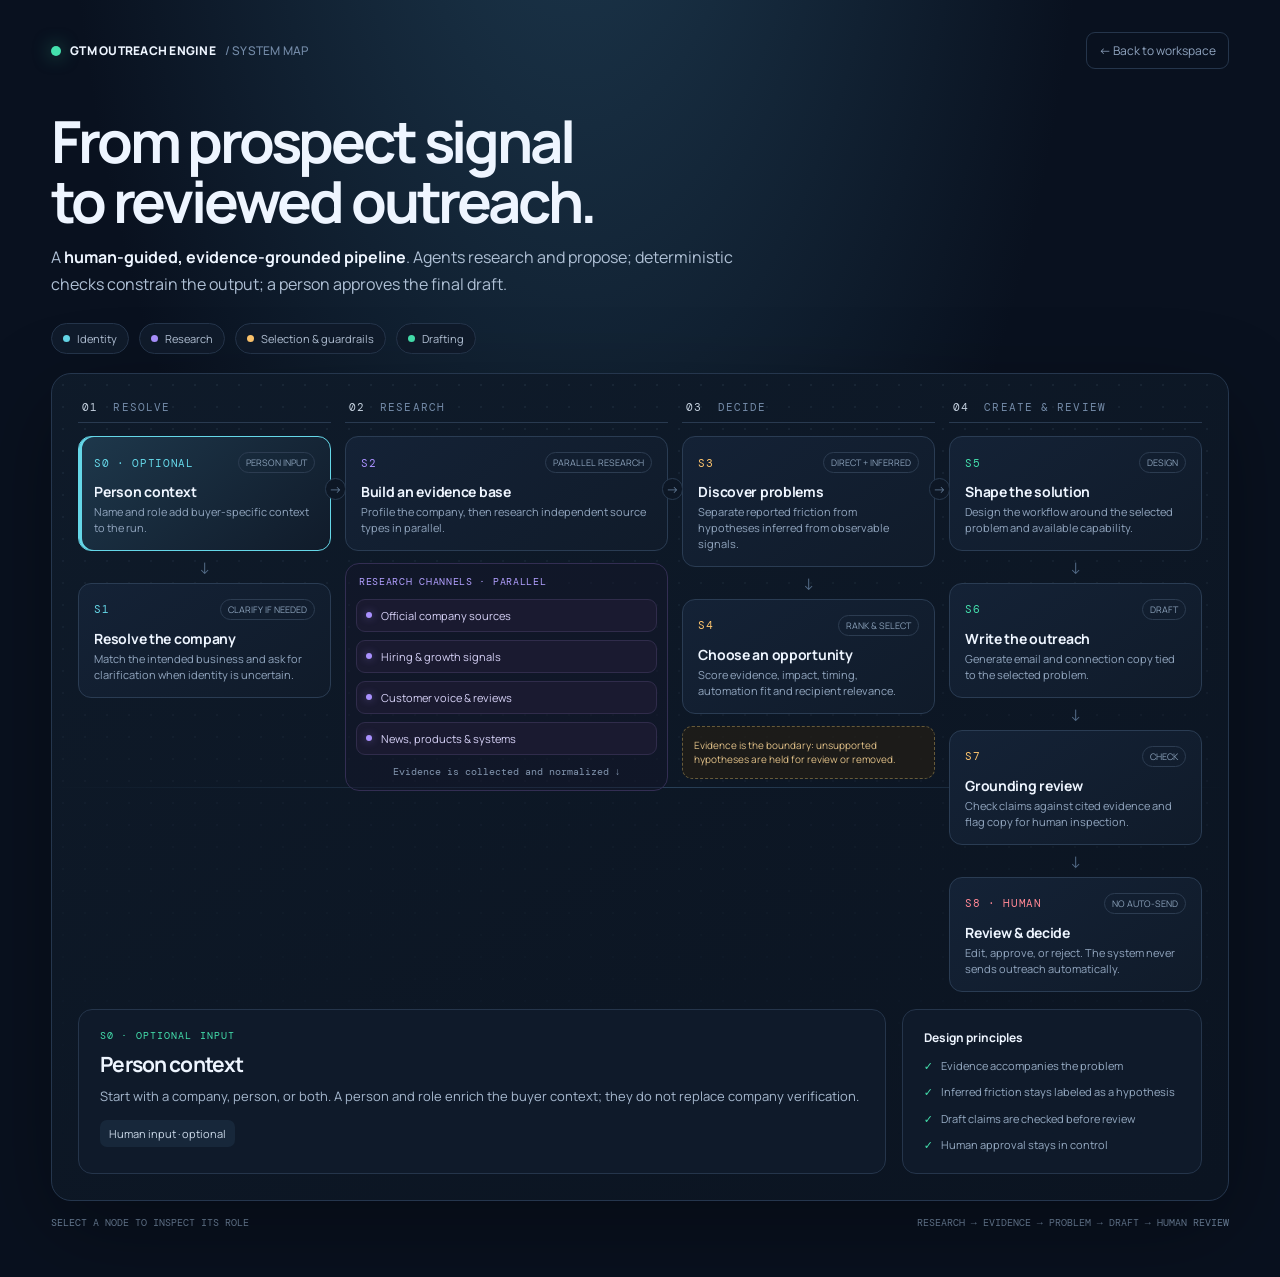
==== app/web/agent-architecture.html @ 0d312798 "Unify workspace and add interactive agent map" ====
<!doctype html>
<html lang="en">
<head>
  <meta charset="utf-8" />
  <meta name="viewport" content="width=device-width, initial-scale=1" />
  <meta name="theme-color" content="#09111f" />
  <title>GTM Outreach Agent System</title>
  <link rel="preconnect" href="https://fonts.googleapis.com" />
  <link rel="preconnect" href="https://fonts.gstatic.com" crossorigin />
  <link href="https://fonts.googleapis.com/css2?family=DM+Mono:wght@400;500&family=Manrope:wght@400;500;600;700;800&display=swap" rel="stylesheet" />
  <style>
    :root{color-scheme:dark;--bg:#09111f;--panel:#101b2b;--line:#25354b;--text:#eef5ff;--muted:#90a4bf;--cyan:#65d7e8;--mint:#44e0ad;--violet:#aa91ff;--amber:#ffc66e;--rose:#ff8794}
    *{box-sizing:border-box}body{margin:0;background:radial-gradient(ellipse at 45% -25%,#1e3b51 0,transparent 52%),var(--bg);color:var(--text);font-family:Manrope,system-ui,sans-serif;min-height:100vh}
    .page{max-width:1440px;margin:auto;padding:32px clamp(18px,4vw,56px) 48px}.top{display:flex;justify-content:space-between;align-items:center;gap:16px;color:var(--muted);font-size:12px;letter-spacing:.12em;text-transform:uppercase}.brand{display:flex;gap:9px;align-items:center;color:var(--text);font-weight:800;letter-spacing:.02em}.brand i{width:10px;height:10px;border-radius:50%;background:var(--mint);box-shadow:0 0 18px #44e0ad88}.top a{color:var(--muted);text-decoration:none;border:1px solid var(--line);padding:9px 12px;border-radius:9px;letter-spacing:0;text-transform:none}.top a:hover{color:var(--text);border-color:var(--cyan)}
    h1{font-size:clamp(32px,5vw,58px);line-height:1.04;letter-spacing:-.055em;margin:42px 0 12px;max-width:850px}.intro{color:#afc0d5;max-width:720px;line-height:1.7;margin:0}.intro b{color:var(--text);font-weight:700}.legend{display:flex;flex-wrap:wrap;gap:10px;margin:25px 0 19px}.legend span{display:inline-flex;align-items:center;gap:7px;background:#101b2b;border:1px solid var(--line);border-radius:999px;padding:7px 11px;color:#b5c4d8;font-size:11px}.dot{width:7px;height:7px;border-radius:50%;background:var(--cyan)}.dot.research{background:var(--violet)}.dot.decision{background:var(--amber)}.dot.output{background:var(--mint)}
    .map-shell{position:relative;overflow:hidden;border:1px solid #25364d;border-radius:20px;background:linear-gradient(150deg,#0f1b2aef,#0b1421f7);box-shadow:0 28px 90px #0005;padding:26px}.map-shell:before{content:"";position:absolute;inset:0;background-image:radial-gradient(#718ba51c 1px,transparent 1px);background-size:22px 22px;pointer-events:none;mask-image:linear-gradient(to bottom,black,transparent 95%)}
    .lane-heads,.flow{display:grid;grid-template-columns:1fr 1.28fr 1fr 1fr;gap:14px;position:relative;z-index:1}.lane-heads{margin-bottom:13px}.lane{color:#748ba8;font:11px 'DM Mono',monospace;letter-spacing:.1em;text-transform:uppercase;padding:0 4px 8px;border-bottom:1px solid #293a50}.lane em{font-style:normal;color:#c5d1df;margin-right:7px}.flow{align-items:stretch}.stack{display:flex;flex-direction:column;gap:12px;min-width:0}.node{position:relative;width:100%;text-align:left;color:var(--text);font:inherit;background:linear-gradient(145deg,#142236,#101b2a);border:1px solid #2a3c53;border-radius:13px;padding:15px 15px 14px;cursor:pointer;transition:transform .18s,border-color .18s,box-shadow .18s;min-height:96px;z-index:2}.node:hover,.node:focus-visible{transform:translateY(-2px);outline:0;border-color:var(--accent);box-shadow:0 10px 28px #0005,0 0 0 1px color-mix(in srgb,var(--accent) 30%,transparent)}.node.selected{border-color:var(--accent);background:linear-gradient(140deg,color-mix(in srgb,var(--accent) 12%,#142236),#101b2a);box-shadow:inset 3px 0 var(--accent)}.node .head{display:flex;justify-content:space-between;gap:8px;align-items:center}.code{font:11px 'DM Mono',monospace;color:var(--accent);letter-spacing:.06em}.status{font-size:9px;color:#8ba1ba;border:1px solid #2c3c51;border-radius:20px;padding:3px 7px;white-space:nowrap}.node strong{display:block;font-size:14px;margin:9px 0 3px;letter-spacing:-.02em}.node small{display:block;color:#92a6bf;font-size:11px;line-height:1.45}.person{--accent:var(--cyan)}.research-node{--accent:var(--violet)}.decision{--accent:var(--amber)}.output{--accent:var(--mint)}.human{--accent:var(--rose)}
    @media(min-width:981px){.stack{position:relative}.stack:not(:last-child):after{content:"→";position:absolute;right:-15px;top:42px;z-index:3;color:#647c98;background:#0d1725;border:1px solid #293b51;border-radius:20px;padding:1px 3px;font-size:13px}}
    .fanout{border:1px solid #332e53;border-radius:14px;padding:10px;display:flex;flex-direction:column;gap:8px;background:#15172b80}.fanout-label{font:10px 'DM Mono',monospace;color:#b2a0ff;text-transform:uppercase;letter-spacing:.07em;padding:1px 3px 3px}.mini{display:flex;align-items:center;gap:9px;border:1px solid #302c4b;border-radius:9px;padding:8px 9px;color:#d7d2f7;font-size:11px;background:#1a1a30}.mini i{width:6px;height:6px;background:var(--violet);border-radius:50%;box-shadow:0 0 9px #aa91ff77}.merge{font:10px 'DM Mono',monospace;color:#8295ae;text-align:center;padding:2px 0}.down{display:flex;align-items:center;justify-content:center;color:#536b87;font-size:16px;line-height:10px;height:8px}.feedback{border:1px dashed #665a39;background:#241e14aa;color:#dfbf87;border-radius:10px;padding:11px;font-size:10px;line-height:1.45}
    .detail{display:grid;grid-template-columns:minmax(0,1fr) 300px;gap:16px;margin-top:17px;position:relative;z-index:1}.detail-card,.principles{border:1px solid var(--line);background:#101b2bdc;border-radius:14px;padding:19px 21px}.eyebrow{font:10px 'DM Mono',monospace;color:var(--mint);letter-spacing:.11em;text-transform:uppercase}.detail h2{font-size:21px;letter-spacing:-.04em;margin:8px 0}.detail p{color:#a6b8ce;font-size:13px;line-height:1.65;margin:0;max-width:800px}.detail .responsibility{display:inline-flex;margin-top:13px;padding:6px 9px;border-radius:7px;background:#17273a;color:#cad8e8;font-size:11px}.principles h3{font-size:12px;margin:0 0 12px}.principles ul{list-style:none;padding:0;margin:0;display:grid;gap:10px}.principles li{font-size:11px;line-height:1.5;color:#96abc3;display:flex;gap:8px}.principles li:before{content:"✓";color:var(--mint);font-weight:bold}.foot{display:flex;justify-content:space-between;gap:14px;margin-top:15px;color:#70859f;font:10px 'DM Mono',monospace}.flowline{position:absolute;left:0;right:0;top:50%;height:1px;background:linear-gradient(90deg,transparent,#294159,transparent);z-index:0}
    @media(max-width:980px){.lane-heads,.flow{grid-template-columns:1fr 1fr}.lane-heads .lane:nth-child(n+3){display:none}.stack{margin-bottom:12px}.detail{grid-template-columns:1fr}.flow{gap:0 12px}}
    @media(max-width:560px){.page{padding:22px 14px 34px}.top{align-items:flex-start}.top a{font-size:10px}.map-shell{padding:16px 12px}.lane-heads{display:none}.flow{grid-template-columns:1fr}.stack{margin:0 0 12px}.stack:after{display:none!important}.stack:before{content:attr(data-lane);font:10px 'DM Mono',monospace;letter-spacing:.1em;text-transform:uppercase;color:#8499b3;padding:7px 2px}.node{min-height:auto}.detail-card,.principles{padding:16px}.foot{flex-direction:column}}
    @media(prefers-reduced-motion:reduce){*,*:before,*:after{transition:none!important;scroll-behavior:auto!important}}
  </style>
</head>
<body>
<main class="page">
  <div class="top"><div class="brand"><i></i> GTM Outreach Engine <span style="color:#748ba8;font-weight:500">/ SYSTEM MAP</span></div><a href="/">← Back to workspace</a></div>
  <h1>From prospect signal<br/>to reviewed outreach.</h1>
  <p class="intro">A <b>human-guided, evidence-grounded pipeline</b>. Agents research and propose; deterministic checks constrain the output; a person approves the final draft.</p>
  <div class="legend"><span><i class="dot"></i> Identity</span><span><i class="dot research"></i> Research</span><span><i class="dot decision"></i> Selection &amp; guardrails</span><span><i class="dot output"></i> Drafting</span></div>
  <section class="map-shell" aria-label="Interactive pipeline graph">
    <div class="lane-heads"><div class="lane"><em>01</em> Resolve</div><div class="lane"><em>02</em> Research</div><div class="lane"><em>03</em> Decide</div><div class="lane"><em>04</em> Create &amp; review</div></div>
    <div class="flowline"></div>
    <div class="flow">
      <div class="stack person" data-lane="01 · Resolve">
        <button class="node person selected" data-stage="s0"><span class="head"><span class="code">S0 · OPTIONAL</span><span class="status">PERSON INPUT</span></span><strong>Person context</strong><small>Name and role add buyer-specific context to the run.</small></button>
        <div class="down">↓</div>
        <button class="node person" data-stage="s1"><span class="head"><span class="code">S1</span><span class="status">CLARIFY IF NEEDED</span></span><strong>Resolve the company</strong><small>Match the intended business and ask for clarification when identity is uncertain.</small></button>
      </div>
      <div class="stack research-node" data-lane="02 · Research">
        <button class="node research-node" data-stage="s2"><span class="head"><span class="code">S2</span><span class="status">PARALLEL RESEARCH</span></span><strong>Build an evidence base</strong><small>Profile the company, then research independent source types in parallel.</small></button>
        <div class="fanout" aria-label="Research channels"><div class="fanout-label">Research channels · parallel</div><div class="mini"><i></i> Official company sources</div><div class="mini"><i></i> Hiring &amp; growth signals</div><div class="mini"><i></i> Customer voice &amp; reviews</div><div class="mini"><i></i> News, products &amp; systems</div><div class="merge">Evidence is collected and normalized ↓</div></div>
      </div>
      <div class="stack decision" data-lane="03 · Decide">
        <button class="node decision" data-stage="s3"><span class="head"><span class="code">S3</span><span class="status">DIRECT + INFERRED</span></span><strong>Discover problems</strong><small>Separate reported friction from hypotheses inferred from observable signals.</small></button>
        <div class="down">↓</div>
        <button class="node decision" data-stage="s4"><span class="head"><span class="code">S4</span><span class="status">RANK &amp; SELECT</span></span><strong>Choose an opportunity</strong><small>Score evidence, impact, timing, automation fit and recipient relevance.</small></button>
        <div class="feedback">Evidence is the boundary: unsupported hypotheses are held for review or removed.</div>
      </div>
      <div class="stack output" data-lane="04 · Create & review">
        <button class="node output" data-stage="s5"><span class="head"><span class="code">S5</span><span class="status">DESIGN</span></span><strong>Shape the solution</strong><small>Design the workflow around the selected problem and available capability.</small></button>
        <div class="down">↓</div>
        <button class="node output" data-stage="s6"><span class="head"><span class="code">S6</span><span class="status">DRAFT</span></span><strong>Write the outreach</strong><small>Generate email and connection copy tied to the selected problem.</small></button>
        <div class="down">↓</div>
        <button class="node decision" data-stage="s7"><span class="head"><span class="code">S7</span><span class="status">CHECK</span></span><strong>Grounding review</strong><small>Check claims against cited evidence and flag copy for human inspection.</small></button>
        <div class="down">↓</div>
        <button class="node human" data-stage="s8"><span class="head"><span class="code">S8 · HUMAN</span><span class="status">NO AUTO-SEND</span></span><strong>Review &amp; decide</strong><small>Edit, approve, or reject. The system never sends outreach automatically.</small></button>
      </div>
    </div>
    <div class="detail" aria-live="polite"><div class="detail-card"><div class="eyebrow" id="detail-code">S0 · Optional input</div><h2 id="detail-title">Person context</h2><p id="detail-copy">Start with a company, person, or both. A person and role enrich the buyer context; they do not replace company verification.</p><span class="responsibility" id="detail-owner">Human input · optional</span></div><aside class="principles"><h3>Design principles</h3><ul><li>Evidence accompanies the problem</li><li>Inferred friction stays labeled as a hypothesis</li><li>Draft claims are checked before review</li><li>Human approval stays in control</li></ul></aside></div>
  </section>
  <div class="foot"><span>SELECT A NODE TO INSPECT ITS ROLE</span><span>RESEARCH → EVIDENCE → PROBLEM → DRAFT → HUMAN REVIEW</span></div>
</main>
<script>
const stages={
 s0:{code:'S0 · Optional input',title:'Person context',owner:'Human input · optional',copy:'Start with a company, person, or both. A person and role enrich the buyer context; they do not replace company verification.'},
 s1:{code:'S1 · Entity resolution',title:'Resolve the company',owner:'Resolution agent + clarification gate',copy:'Find the intended company, verify its identity and domain, and pause for a person to clarify when the match is ambiguous.'},
 s2:{code:'S2 · Research fan-out',title:'Build an evidence base',owner:'Profile researcher + parallel source researchers',copy:'Create a company profile from authoritative sources, then gather evidence across company, hiring, customer voice, press, product and systems sources. Independent channels let the run cover more ground efficiently.'},
 s3:{code:'S3 · Problem discovery',title:'Discover operational problems',owner:'Direct discovery + inference + grounding review',copy:'Look for directly reported friction first, then form clearly labeled hypotheses from verified operating signals. A grounding guard checks whether the cited evidence supports each candidate.'},
 s4:{code:'S4 · Ranking and selection',title:'Choose an opportunity',owner:'Scoring and selection logic',copy:'Rank candidate problems using evidence strength, business impact, automation fit, timeliness, credibility and buyer context. Keep the chosen issue connected to its supporting evidence.'},
 s5:{code:'S5 · Solution design',title:'Shape the solution',owner:'Solution design agent',copy:'Design an implementable workflow in response to the selected problem, using the stated seller capability and the recipient context. Avoid introducing a different operational problem.'},
 s6:{code:'S6 · Outreach drafting',title:'Write the outreach',owner:'Drafting agent',copy:'Draft an evidence-aware email, a short connection note and internal rationale. Direct problems are stated carefully; inferred problems are framed as questions or hypotheses.'},
 s7:{code:'S7 · Grounding check',title:'Review claims against evidence',owner:'Grounding evaluator + deterministic checks',copy:'Inspect factual claims, citations, person-level assertions and draft quality. Flag unsupported or uncertain copy so it can be reviewed before use.'},
 s8:{code:'S8 · Human review',title:'Review, edit or reject',owner:'Human decision · no automatic send',copy:'The final draft is presented for inspection. The reviewer can edit, approve or reject it; approving never triggers automatic sending.'}
};
const buttons=[...document.querySelectorAll('[data-stage]')];
function selectStage(id){const s=stages[id];if(!s)return;buttons.forEach(b=>{const active=b.dataset.stage===id;b.classList.toggle('selected',active);b.setAttribute('aria-pressed',String(active))});document.getElementById('detail-code').textContent=s.code;document.getElementById('detail-title').textContent=s.title;document.getElementById('detail-owner').textContent=s.owner;document.getElementById('detail-copy').textContent=s.copy}
buttons.forEach(b=>{b.setAttribute('aria-pressed',String(b.dataset.stage==='s0'));b.addEventListener('click',()=>selectStage(b.dataset.stage))});
</script>
</body>
</html>
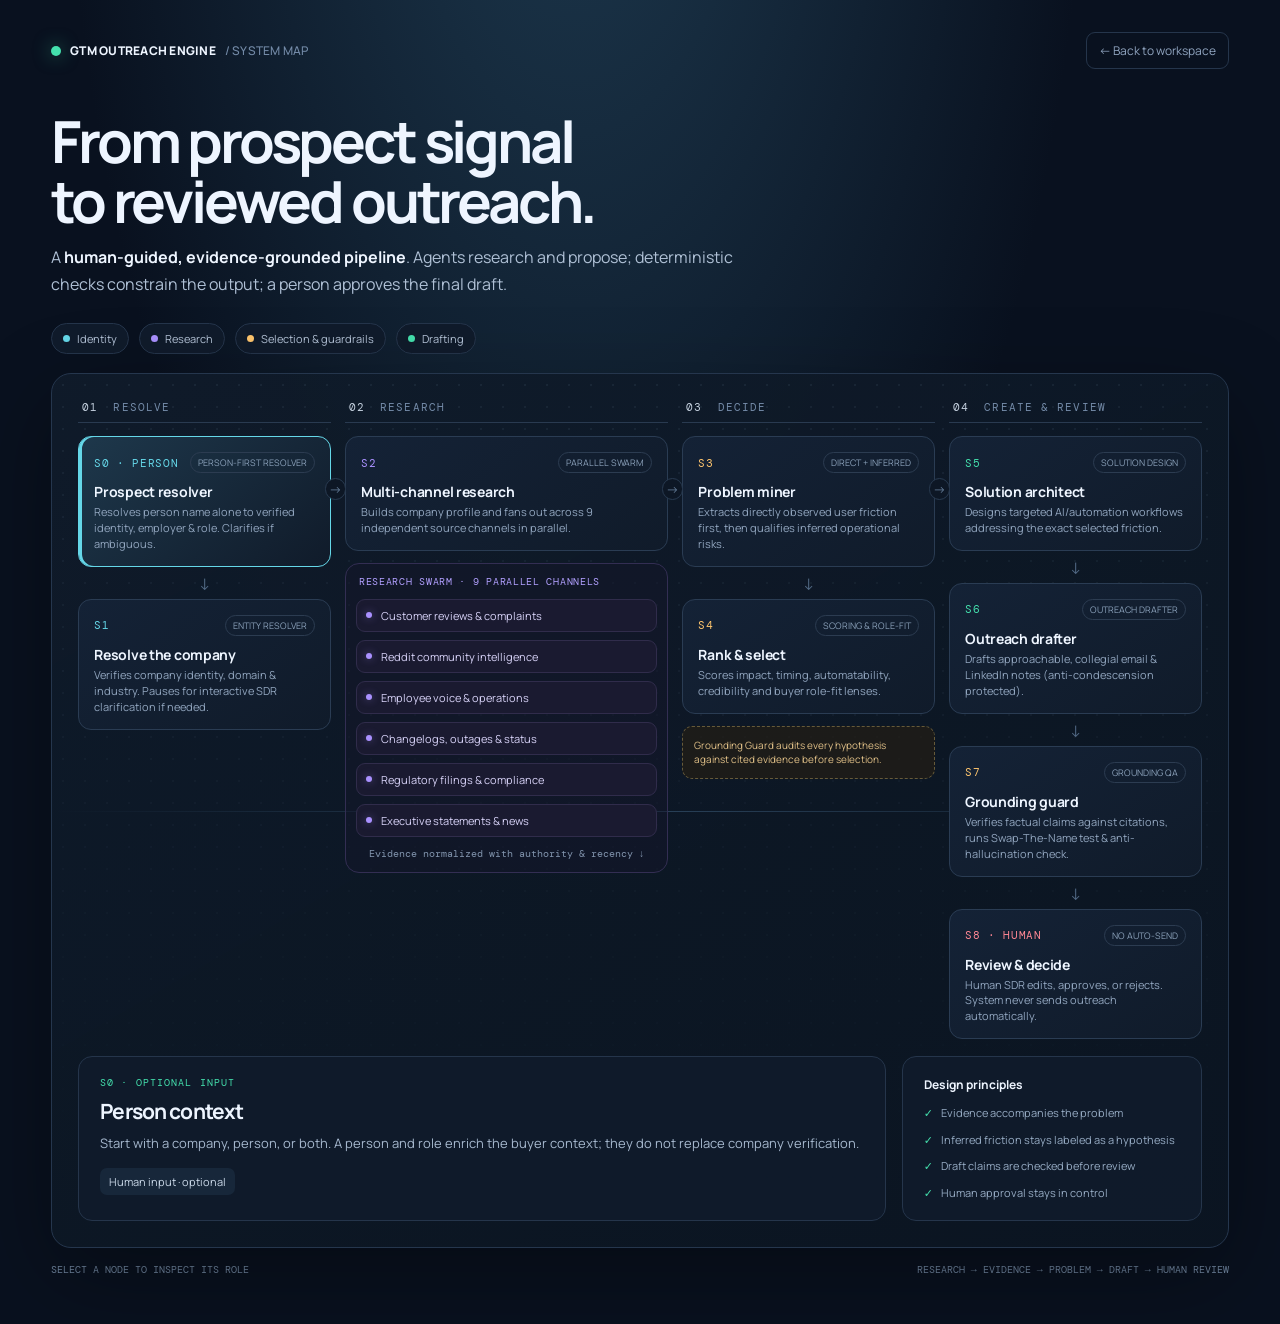
==== commit 04975dcd: "docs(agent-map): update architecture map with person-first resolution, 9-lane research swarm, and to" ====
--- a/app/web/agent-architecture.html
+++ b/app/web/agent-architecture.html
@@ -34,28 +34,28 @@
     <div class="flowline"></div>
     <div class="flow">
       <div class="stack person" data-lane="01 · Resolve">
-        <button class="node person selected" data-stage="s0"><span class="head"><span class="code">S0 · OPTIONAL</span><span class="status">PERSON INPUT</span></span><strong>Person context</strong><small>Name and role add buyer-specific context to the run.</small></button>
+        <button class="node person selected" data-stage="s0"><span class="head"><span class="code">S0 · PERSON</span><span class="status">PERSON-FIRST RESOLVER</span></span><strong>Prospect resolver</strong><small>Resolves person name alone to verified identity, employer &amp; role. Clarifies if ambiguous.</small></button>
         <div class="down">↓</div>
-        <button class="node person" data-stage="s1"><span class="head"><span class="code">S1</span><span class="status">CLARIFY IF NEEDED</span></span><strong>Resolve the company</strong><small>Match the intended business and ask for clarification when identity is uncertain.</small></button>
+        <button class="node person" data-stage="s1"><span class="head"><span class="code">S1</span><span class="status">ENTITY RESOLVER</span></span><strong>Resolve the company</strong><small>Verifies company identity, domain &amp; industry. Pauses for interactive SDR clarification if needed.</small></button>
       </div>
       <div class="stack research-node" data-lane="02 · Research">
-        <button class="node research-node" data-stage="s2"><span class="head"><span class="code">S2</span><span class="status">PARALLEL RESEARCH</span></span><strong>Build an evidence base</strong><small>Profile the company, then research independent source types in parallel.</small></button>
-        <div class="fanout" aria-label="Research channels"><div class="fanout-label">Research channels · parallel</div><div class="mini"><i></i> Official company sources</div><div class="mini"><i></i> Hiring &amp; growth signals</div><div class="mini"><i></i> Customer voice &amp; reviews</div><div class="mini"><i></i> News, products &amp; systems</div><div class="merge">Evidence is collected and normalized ↓</div></div>
+        <button class="node research-node" data-stage="s2"><span class="head"><span class="code">S2</span><span class="status">PARALLEL SWARM</span></span><strong>Multi-channel research</strong><small>Builds company profile and fans out across 9 independent source channels in parallel.</small></button>
+        <div class="fanout" aria-label="Research channels"><div class="fanout-label">Research swarm · 9 parallel channels</div><div class="mini"><i></i> Customer reviews &amp; complaints</div><div class="mini"><i></i> Reddit community intelligence</div><div class="mini"><i></i> Employee voice &amp; operations</div><div class="mini"><i></i> Changelogs, outages &amp; status</div><div class="mini"><i></i> Regulatory filings &amp; compliance</div><div class="mini"><i></i> Executive statements &amp; news</div><div class="merge">Evidence normalized with authority &amp; recency ↓</div></div>
       </div>
       <div class="stack decision" data-lane="03 · Decide">
-        <button class="node decision" data-stage="s3"><span class="head"><span class="code">S3</span><span class="status">DIRECT + INFERRED</span></span><strong>Discover problems</strong><small>Separate reported friction from hypotheses inferred from observable signals.</small></button>
+        <button class="node decision" data-stage="s3"><span class="head"><span class="code">S3</span><span class="status">DIRECT + INFERRED</span></span><strong>Problem miner</strong><small>Extracts directly observed user friction first, then qualifies inferred operational risks.</small></button>
         <div class="down">↓</div>
-        <button class="node decision" data-stage="s4"><span class="head"><span class="code">S4</span><span class="status">RANK &amp; SELECT</span></span><strong>Choose an opportunity</strong><small>Score evidence, impact, timing, automation fit and recipient relevance.</small></button>
-        <div class="feedback">Evidence is the boundary: unsupported hypotheses are held for review or removed.</div>
+        <button class="node decision" data-stage="s4"><span class="head"><span class="code">S4</span><span class="status">SCORING &amp; ROLE-FIT</span></span><strong>Rank &amp; select</strong><small>Scores impact, timing, automatability, credibility and buyer role-fit lenses.</small></button>
+        <div class="feedback">Grounding Guard audits every hypothesis against cited evidence before selection.</div>
       </div>
       <div class="stack output" data-lane="04 · Create & review">
-        <button class="node output" data-stage="s5"><span class="head"><span class="code">S5</span><span class="status">DESIGN</span></span><strong>Shape the solution</strong><small>Design the workflow around the selected problem and available capability.</small></button>
+        <button class="node output" data-stage="s5"><span class="head"><span class="code">S5</span><span class="status">SOLUTION DESIGN</span></span><strong>Solution architect</strong><small>Designs targeted AI/automation workflows addressing the exact selected friction.</small></button>
         <div class="down">↓</div>
-        <button class="node output" data-stage="s6"><span class="head"><span class="code">S6</span><span class="status">DRAFT</span></span><strong>Write the outreach</strong><small>Generate email and connection copy tied to the selected problem.</small></button>
+        <button class="node output" data-stage="s6"><span class="head"><span class="code">S6</span><span class="status">OUTREACH DRAFTER</span></span><strong>Outreach drafter</strong><small>Drafts approachable, collegial email &amp; LinkedIn notes (anti-condescension protected).</small></button>
         <div class="down">↓</div>
-        <button class="node decision" data-stage="s7"><span class="head"><span class="code">S7</span><span class="status">CHECK</span></span><strong>Grounding review</strong><small>Check claims against cited evidence and flag copy for human inspection.</small></button>
+        <button class="node decision" data-stage="s7"><span class="head"><span class="code">S7</span><span class="status">GROUNDING QA</span></span><strong>Grounding guard</strong><small>Verifies factual claims against citations, runs Swap-The-Name test &amp; anti-hallucination check.</small></button>
         <div class="down">↓</div>
-        <button class="node human" data-stage="s8"><span class="head"><span class="code">S8 · HUMAN</span><span class="status">NO AUTO-SEND</span></span><strong>Review &amp; decide</strong><small>Edit, approve, or reject. The system never sends outreach automatically.</small></button>
+        <button class="node human" data-stage="s8"><span class="head"><span class="code">S8 · HUMAN</span><span class="status">NO AUTO-SEND</span></span><strong>Review &amp; decide</strong><small>Human SDR edits, approves, or rejects. System never sends outreach automatically.</small></button>
       </div>
     </div>
     <div class="detail" aria-live="polite"><div class="detail-card"><div class="eyebrow" id="detail-code">S0 · Optional input</div><h2 id="detail-title">Person context</h2><p id="detail-copy">Start with a company, person, or both. A person and role enrich the buyer context; they do not replace company verification.</p><span class="responsibility" id="detail-owner">Human input · optional</span></div><aside class="principles"><h3>Design principles</h3><ul><li>Evidence accompanies the problem</li><li>Inferred friction stays labeled as a hypothesis</li><li>Draft claims are checked before review</li><li>Human approval stays in control</li></ul></aside></div>
@@ -64,15 +64,15 @@
 </main>
 <script>
 const stages={
- s0:{code:'S0 · Optional input',title:'Person context',owner:'Human input · optional',copy:'Start with a company, person, or both. A person and role enrich the buyer context; they do not replace company verification.'},
- s1:{code:'S1 · Entity resolution',title:'Resolve the company',owner:'Resolution agent + clarification gate',copy:'Find the intended company, verify its identity and domain, and pause for a person to clarify when the match is ambiguous.'},
- s2:{code:'S2 · Research fan-out',title:'Build an evidence base',owner:'Profile researcher + parallel source researchers',copy:'Create a company profile from authoritative sources, then gather evidence across company, hiring, customer voice, press, product and systems sources. Independent channels let the run cover more ground efficiently.'},
- s3:{code:'S3 · Problem discovery',title:'Discover operational problems',owner:'Direct discovery + inference + grounding review',copy:'Look for directly reported friction first, then form clearly labeled hypotheses from verified operating signals. A grounding guard checks whether the cited evidence supports each candidate.'},
- s4:{code:'S4 · Ranking and selection',title:'Choose an opportunity',owner:'Scoring and selection logic',copy:'Rank candidate problems using evidence strength, business impact, automation fit, timeliness, credibility and buyer context. Keep the chosen issue connected to its supporting evidence.'},
- s5:{code:'S5 · Solution design',title:'Shape the solution',owner:'Solution design agent',copy:'Design an implementable workflow in response to the selected problem, using the stated seller capability and the recipient context. Avoid introducing a different operational problem.'},
- s6:{code:'S6 · Outreach drafting',title:'Write the outreach',owner:'Drafting agent',copy:'Draft an evidence-aware email, a short connection note and internal rationale. Direct problems are stated carefully; inferred problems are framed as questions or hypotheses.'},
- s7:{code:'S7 · Grounding check',title:'Review claims against evidence',owner:'Grounding evaluator + deterministic checks',copy:'Inspect factual claims, citations, person-level assertions and draft quality. Flag unsupported or uncertain copy so it can be reviewed before use.'},
- s8:{code:'S8 · Human review',title:'Review, edit or reject',owner:'Human decision · no automatic send',copy:'The final draft is presented for inspection. The reviewer can edit, approve or reject it; approving never triggers automatic sending.'}
+ s0:{code:'S0 · Prospect resolution',title:'Prospect resolver',owner:'Autonomous person-first agent + clarification gate',copy:'Start with a person name alone (e.g. Drishti Pandita or Immad Akhund). The resolver explores public footprints, maps the employer and role, computes an ambiguity score, and prompts for interactive SDR clarification if multiple candidates collide.'},
+ s1:{code:'S1 · Entity resolution',title:'Resolve the company',owner:'Resolution agent + collision detector',copy:'Verifies company identity, web domain, industry and HQ. Resolves collisions (such as Mercury in banking vs. courier vs. chemistry) and pauses for SDR confirmation when confidence is low.'},
+ s2:{code:'S2 · Research swarm',title:'Multi-channel research fan-out',owner:'Profile builder + parallel specialist researchers',copy:'Builds structured company profile, then deploys parallel researchers across 9 distinct lanes: customer reviews, Reddit communities, employee voice, changelogs, outages, regulatory filings, news and executive voice. Each candidate evidence item is scored for authority and temporal recency.'},
+ s3:{code:'S3 · Problem miner',title:'Direct & inferred problem discovery',owner:'Direct miner + inference engine + grounding guard',copy:'Mines directly observed user/customer friction first (Tier 1 explicit complaints, delays, UI friction), then synthesizes operational scaling risks from observable indicators (Tier 2). Every candidate problem undergoes rigorous Grounding Guard verification against cited source IDs.'},
+ s4:{code:'S4 · Scoring & role-fit',title:'Rank & select opportunity',owner:'Multi-factor composite scoring engine',copy:'Ranks candidate problems using evidence strength (30%), business impact (25%), automatability (20%), timeliness (15%) and credibility (10%), modified by buyer role-fit multipliers for the recipient lens (Product, Operations, Finance, CX).'},
+ s5:{code:'S5 · Solution design',title:'Shape the workflow architecture',owner:'Solution architect agent',copy:'Designs an implementable, human-in-the-loop automation workflow tailored to the winning problem and the seller capability. Specifies key steps, systems touched, and human checkpoint gates.'},
+ s6:{code:'S6 · Outreach drafting',title:'Write the outreach',owner:'Approachability & drafting agent',copy:'Generates personalized cold email, subject line variants, and LinkedIn connection note. Enforces professional, warm, collegial tone with strict anti-condescension guardrails (banning "as a leader..." or patronizing tropes).'},
+ s7:{code:'S7 · Grounding QA',title:'Audit claims & Swap-The-Name test',owner:'Grounding guard + deterministic validator',copy:'Inspects every factual claim and citation in the draft, verifies company and recipient references, and performs the automated Swap-The-Name test to ensure the copy is 100% specific to the target.'},
+ s8:{code:'S8 · Human review',title:'Review, edit or reject',owner:'Human decision · no automatic send',copy:'Presents the completed evidence trail, opportunity score breakdown, architecture, and drafts for human inspection. The SDR reviewer can edit, approve, or reject; outreach is never auto-sent.'}
 };
 const buttons=[...document.querySelectorAll('[data-stage]')];
 function selectStage(id){const s=stages[id];if(!s)return;buttons.forEach(b=>{const active=b.dataset.stage===id;b.classList.toggle('selected',active);b.setAttribute('aria-pressed',String(active))});document.getElementById('detail-code').textContent=s.code;document.getElementById('detail-title').textContent=s.title;document.getElementById('detail-owner').textContent=s.owner;document.getElementById('detail-copy').textContent=s.copy}
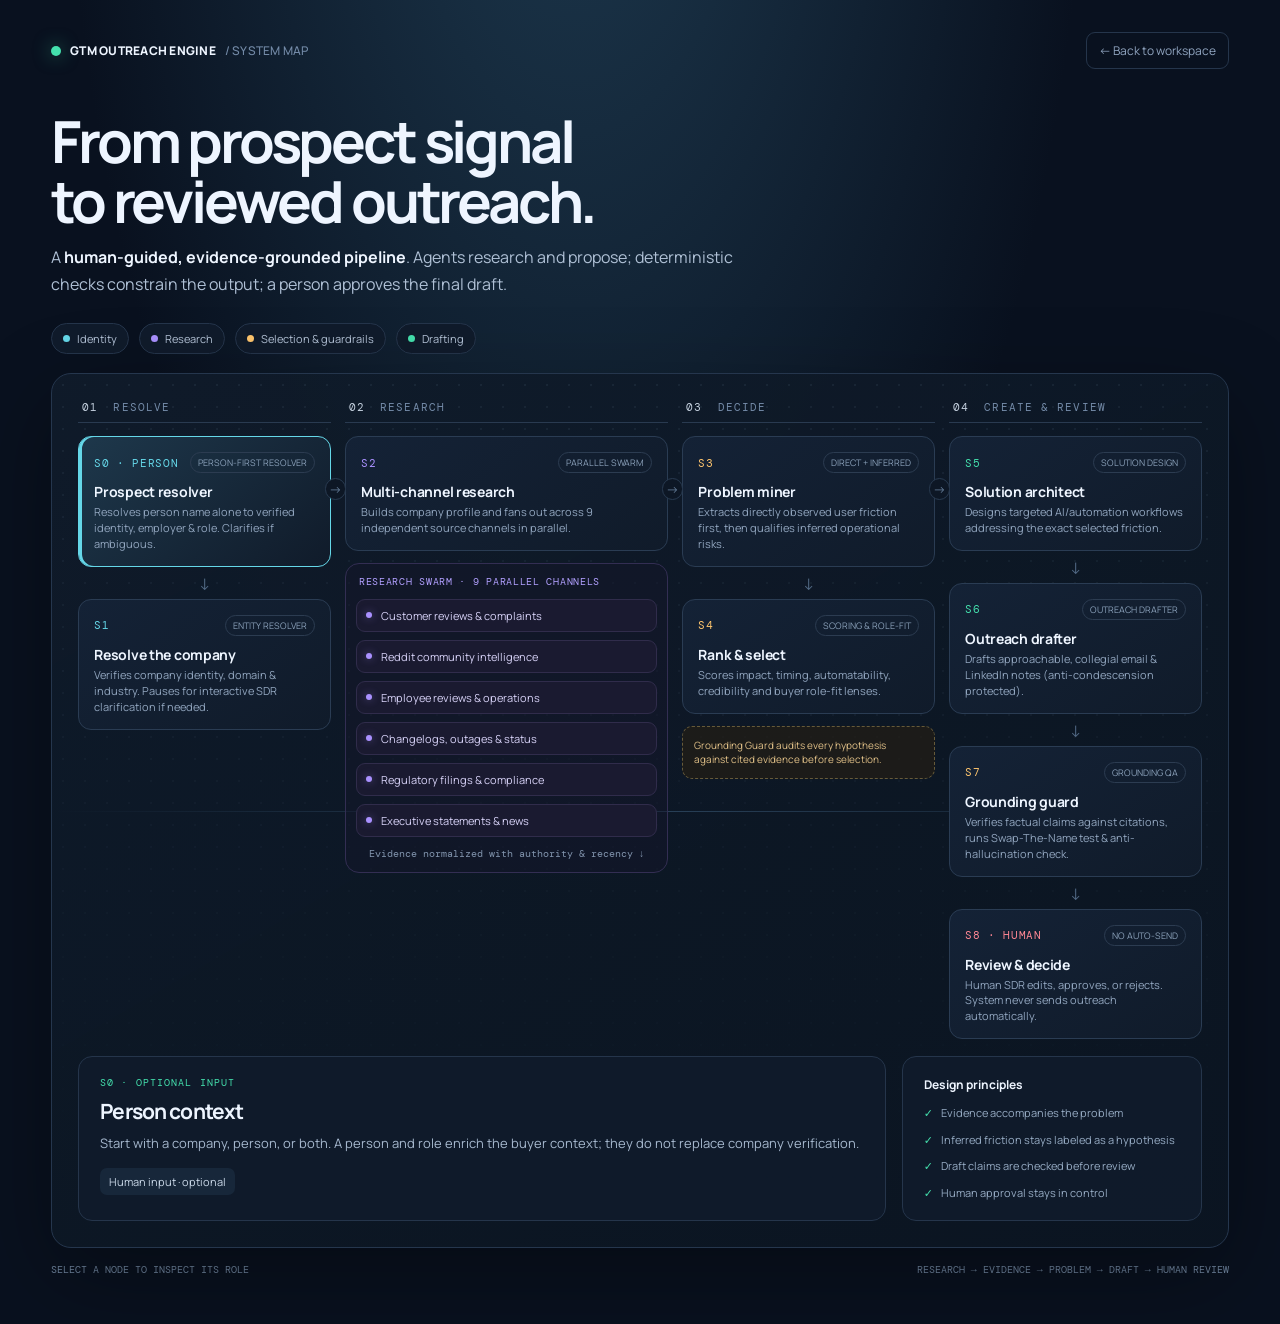
==== commit 74e1fcc1: "Update Employee voice label to Reviews in Approach and Architecture views" ====
--- a/app/web/agent-architecture.html
+++ b/app/web/agent-architecture.html
@@ -40,7 +40,7 @@
       </div>
       <div class="stack research-node" data-lane="02 · Research">
         <button class="node research-node" data-stage="s2"><span class="head"><span class="code">S2</span><span class="status">PARALLEL SWARM</span></span><strong>Multi-channel research</strong><small>Builds company profile and fans out across 9 independent source channels in parallel.</small></button>
-        <div class="fanout" aria-label="Research channels"><div class="fanout-label">Research swarm · 9 parallel channels</div><div class="mini"><i></i> Customer reviews &amp; complaints</div><div class="mini"><i></i> Reddit community intelligence</div><div class="mini"><i></i> Employee voice &amp; operations</div><div class="mini"><i></i> Changelogs, outages &amp; status</div><div class="mini"><i></i> Regulatory filings &amp; compliance</div><div class="mini"><i></i> Executive statements &amp; news</div><div class="merge">Evidence normalized with authority &amp; recency ↓</div></div>
+        <div class="fanout" aria-label="Research channels"><div class="fanout-label">Research swarm · 9 parallel channels</div><div class="mini"><i></i> Customer reviews &amp; complaints</div><div class="mini"><i></i> Reddit community intelligence</div><div class="mini"><i></i> Employee reviews &amp; operations</div><div class="mini"><i></i> Changelogs, outages &amp; status</div><div class="mini"><i></i> Regulatory filings &amp; compliance</div><div class="mini"><i></i> Executive statements &amp; news</div><div class="merge">Evidence normalized with authority &amp; recency ↓</div></div>
       </div>
       <div class="stack decision" data-lane="03 · Decide">
         <button class="node decision" data-stage="s3"><span class="head"><span class="code">S3</span><span class="status">DIRECT + INFERRED</span></span><strong>Problem miner</strong><small>Extracts directly observed user friction first, then qualifies inferred operational risks.</small></button>
@@ -66,7 +66,7 @@
 const stages={
  s0:{code:'S0 · Prospect resolution',title:'Prospect resolver',owner:'Autonomous person-first agent + clarification gate',copy:'Start with a person name alone (e.g. Drishti Pandita or Immad Akhund). The resolver explores public footprints, maps the employer and role, computes an ambiguity score, and prompts for interactive SDR clarification if multiple candidates collide.'},
  s1:{code:'S1 · Entity resolution',title:'Resolve the company',owner:'Resolution agent + collision detector',copy:'Verifies company identity, web domain, industry and HQ. Resolves collisions (such as Mercury in banking vs. courier vs. chemistry) and pauses for SDR confirmation when confidence is low.'},
- s2:{code:'S2 · Research swarm',title:'Multi-channel research fan-out',owner:'Profile builder + parallel specialist researchers',copy:'Builds structured company profile, then deploys parallel researchers across 9 distinct lanes: customer reviews, Reddit communities, employee voice, changelogs, outages, regulatory filings, news and executive voice. Each candidate evidence item is scored for authority and temporal recency.'},
+ s2:{code:'S2 · Research swarm',title:'Multi-channel research fan-out',owner:'Profile builder + parallel specialist researchers',copy:'Builds structured company profile, then deploys parallel researchers across 9 distinct lanes: customer reviews, Reddit communities, employee reviews, changelogs, outages, regulatory filings, news and executive voice. Each candidate evidence item is scored for authority and temporal recency.'},
  s3:{code:'S3 · Problem miner',title:'Direct & inferred problem discovery',owner:'Direct miner + inference engine + grounding guard',copy:'Mines directly observed user/customer friction first (Tier 1 explicit complaints, delays, UI friction), then synthesizes operational scaling risks from observable indicators (Tier 2). Every candidate problem undergoes rigorous Grounding Guard verification against cited source IDs.'},
  s4:{code:'S4 · Scoring & role-fit',title:'Rank & select opportunity',owner:'Multi-factor composite scoring engine',copy:'Ranks candidate problems using evidence strength (30%), business impact (25%), automatability (20%), timeliness (15%) and credibility (10%), modified by buyer role-fit multipliers for the recipient lens (Product, Operations, Finance, CX).'},
  s5:{code:'S5 · Solution design',title:'Shape the workflow architecture',owner:'Solution architect agent',copy:'Designs an implementable, human-in-the-loop automation workflow tailored to the winning problem and the seller capability. Specifies key steps, systems touched, and human checkpoint gates.'},
